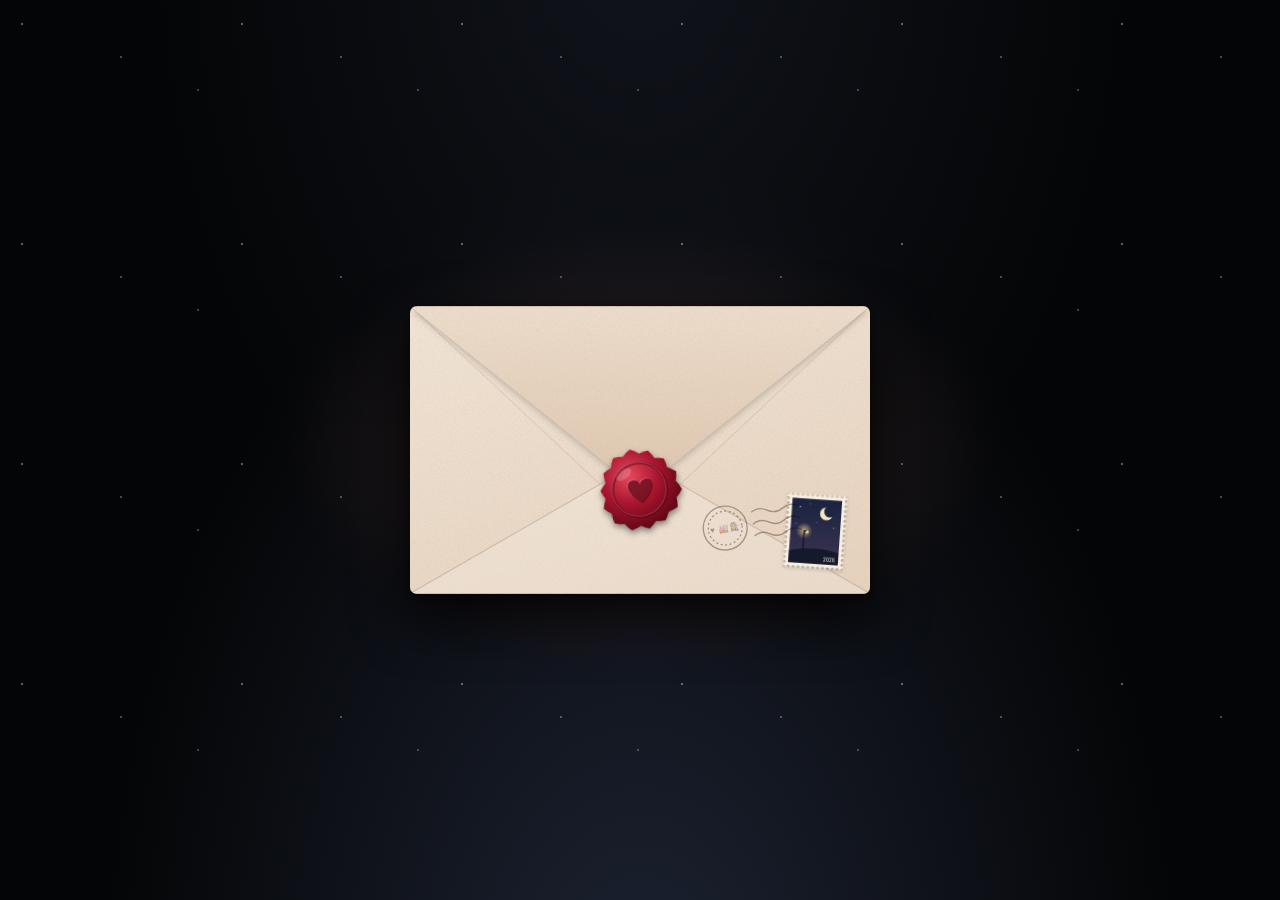
==== index.html @ 0e78e27e "update lyric" ====
<!DOCTYPE html>
<html lang="vi">
<head>
  <meta charset="UTF-8">
  <meta name="viewport" content="width=device-width, initial-scale=1, viewport-fit=cover">
  <title>Lyrics</title>
  <link rel="preconnect" href="https://fonts.googleapis.com">
  <link rel="preconnect" href="https://fonts.gstatic.com" crossorigin>
  <link href="https://fonts.googleapis.com/css2?family=Oswald:wght@300;400;500&family=Mali:wght@600;700&family=Patrick+Hand&family=Great+Vibes&family=Sacramento&family=Caveat&family=Dancing+Script:wght@500&display=swap" rel="stylesheet">
  <link rel="stylesheet" href="style.css">
</head>
<body>
  <div id="stage">
    <canvas id="bg"></canvas>
    <div id="clips"></div>
    <div id="vignette"></div>
    <div id="lyric"></div>
    <div id="grain"></div>
    <div id="scratch"></div>
    <div id="nomusic" hidden>chua co music/song.mp3 - dang chay khong nhac</div>
  </div>

  <!-- Màn mở đầu: chỉ có lá thư, bấm vào là mở thư + phát nhạc -->
  <button id="start" aria-label="Mở thư và nghe nhạc">
    <span class="snow"></span>
    <span class="halo"></span>
    <span class="envelope">
      <span class="env-back"></span>
      <span class="letter"></span>
      <span class="env-front">
        <!-- nếp gấp của túi thư -->
        <svg class="folds" viewBox="0 0 160 100" preserveAspectRatio="none" aria-hidden="true">
          <path d="M0 100 L80 54 L160 100 Z" fill="#fff" fill-opacity=".18"/>
          <path d="M0 100 L80 54 L160 100" fill="none" stroke="#7a5a44" stroke-opacity=".22" stroke-width=".5"/>
          <path d="M0 0 L66 62 M160 0 L94 62" fill="none" stroke="#7a5a44" stroke-opacity=".12" stroke-width=".4"/>
        </svg>
        <!-- tem thư: cảnh đêm có trăng + đèn đường -->
        <svg class="stamp" viewBox="-3 -3 70 86" aria-hidden="true">
          <defs>
            <mask id="perf">
              <rect x="-3" y="-3" width="70" height="86" fill="#fff"/>
              <g fill="#000"><circle cx="0.0" cy="0" r="2"/><circle cx="0.0" cy="80" r="2"/><circle cx="5.3" cy="0" r="2"/><circle cx="5.3" cy="80" r="2"/><circle cx="10.7" cy="0" r="2"/><circle cx="10.7" cy="80" r="2"/><circle cx="16.0" cy="0" r="2"/><circle cx="16.0" cy="80" r="2"/><circle cx="21.3" cy="0" r="2"/><circle cx="21.3" cy="80" r="2"/><circle cx="26.6" cy="0" r="2"/><circle cx="26.6" cy="80" r="2"/><circle cx="32.0" cy="0" r="2"/><circle cx="32.0" cy="80" r="2"/><circle cx="37.3" cy="0" r="2"/><circle cx="37.3" cy="80" r="2"/><circle cx="42.6" cy="0" r="2"/><circle cx="42.6" cy="80" r="2"/><circle cx="48.0" cy="0" r="2"/><circle cx="48.0" cy="80" r="2"/><circle cx="53.3" cy="0" r="2"/><circle cx="53.3" cy="80" r="2"/><circle cx="58.6" cy="0" r="2"/><circle cx="58.6" cy="80" r="2"/><circle cx="64.0" cy="0" r="2"/><circle cx="64.0" cy="80" r="2"/><circle cx="0" cy="5.3" r="2"/><circle cx="64" cy="5.3" r="2"/><circle cx="0" cy="10.7" r="2"/><circle cx="64" cy="10.7" r="2"/><circle cx="0" cy="16.0" r="2"/><circle cx="64" cy="16.0" r="2"/><circle cx="0" cy="21.3" r="2"/><circle cx="64" cy="21.3" r="2"/><circle cx="0" cy="26.6" r="2"/><circle cx="64" cy="26.6" r="2"/><circle cx="0" cy="32.0" r="2"/><circle cx="64" cy="32.0" r="2"/><circle cx="0" cy="37.3" r="2"/><circle cx="64" cy="37.3" r="2"/><circle cx="0" cy="42.6" r="2"/><circle cx="64" cy="42.6" r="2"/><circle cx="0" cy="48.0" r="2"/><circle cx="64" cy="48.0" r="2"/><circle cx="0" cy="53.3" r="2"/><circle cx="64" cy="53.3" r="2"/><circle cx="0" cy="58.6" r="2"/><circle cx="64" cy="58.6" r="2"/><circle cx="0" cy="64.0" r="2"/><circle cx="64" cy="64.0" r="2"/><circle cx="0" cy="69.3" r="2"/><circle cx="64" cy="69.3" r="2"/><circle cx="0" cy="74.6" r="2"/><circle cx="64" cy="74.6" r="2"/></g>
            </mask>
            <linearGradient id="nightsky" x1="0" y1="0" x2="0" y2="1">
              <stop offset="0" stop-color="#1a2340"/><stop offset="1" stop-color="#3b3350"/>
            </linearGradient>
            <radialGradient id="lampglow"><stop offset="0" stop-color="#ffd98a"/><stop offset="1" stop-color="#ffd98a" stop-opacity="0"/></radialGradient>
          </defs>
          <g mask="url(#perf)">
            <rect x="-1" y="-1" width="66" height="82" fill="#f7efe3"/>
            <rect x="5" y="5" width="54" height="70" fill="url(#nightsky)"/>
            <circle cx="43" cy="20" r="7" fill="#f5e6bb"/>
            <circle cx="46.5" cy="17.5" r="6.2" fill="#1d2542"/>
            <g fill="#fff" fill-opacity=".8"><circle cx="14" cy="14" r=".7"/><circle cx="25" cy="10" r=".5"/><circle cx="33" cy="30" r=".5"/><circle cx="52" cy="35" r=".6"/><circle cx="11" cy="32" r=".5"/></g>
            <path d="M5 62 Q32 55 59 62 V75 H5 Z" fill="#141a2c"/>
            <circle cx="20" cy="40" r="9" fill="url(#lampglow)" opacity=".7"/>
            <path d="M20 62 V40 h3" stroke="#0d1120" stroke-width="1.2" fill="none"/>
            <circle cx="23.5" cy="41" r="1.4" fill="#ffe7b0"/>
            <text x="56" y="72" text-anchor="end" font-family="Oswald, sans-serif" font-size="6" fill="#f7efe3" fill-opacity=".85">2026</text>
          </g>
        </svg>
        <!-- dấu bưu điện -->
        <svg class="postmark" viewBox="0 0 120 60" aria-hidden="true">
          <g fill="none" stroke="#5b3b2e" stroke-opacity=".42" stroke-width="1.4">
            <circle cx="30" cy="30" r="22"/><circle cx="30" cy="30" r="17" stroke-dasharray="2 2.5"/>
            <path d="M58 18 q8 -5 16 0 t16 0 t16 0 M58 30 q8 -5 16 0 t16 0 t16 0 M58 42 q8 -5 16 0 t16 0 t16 0"/>
          </g>
          <text x="30" y="33" text-anchor="middle" font-family="Oswald, sans-serif" font-size="8" letter-spacing="1" fill="#5b3b2e" fill-opacity=".45">♥ ‍🏭👩‍🏭</text>
        </svg>
      </span>
      <span class="flap-wrap"><span class="env-flap"></span></span>
      <!-- dấu sáp -->
      <svg class="seal" viewBox="0 0 100 100" aria-hidden="true">
        <defs>
          <radialGradient id="wax" cx="38%" cy="32%" r="70%">
            <stop offset="0" stop-color="#e5485e"/><stop offset=".5" stop-color="#a8152e"/><stop offset="1" stop-color="#5e0614"/>
          </radialGradient>
        </defs>
        <path fill="url(#wax)" d="M95.2 50.0L97.7 55.4L94.3 60.1L90.3 64.1L90.5 69.5L90.0 75.1L84.5 77.5L79.1 79.1L77.0 83.8L74.2 88.5L68.5 88.5L63.2 87.8L59.5 91.6L55.1 95.2L50.0 93.2L45.4 90.8L40.2 93.0L34.4 94.5L30.5 90.5L27.3 86.1L21.7 85.5L16.1 83.9L14.7 78.2L14.2 72.5L9.9 69.3L6.0 65.4L7.5 59.7L9.7 54.5L7.2 50.0L5.0 44.9L8.5 40.5L12.1 36.7L11.3 31.3L11.1 25.5L15.7 22.7L20.5 20.5L22.1 15.0L24.6 9.6L30.3 9.2L35.9 9.6L39.9 5.8L44.7 2.6L50.0 5.2L54.7 8.5L59.8 7.2L65.2 6.6L68.7 11.2L71.4 16.0L76.6 16.7L82.0 18.0L83.5 23.3L84.3 28.4L89.2 31.1L94.0 34.6L93.3 40.1L92.0 45.3L95.2 50.0Z"/>
        <circle cx="50" cy="50" r="31" fill="none" stroke="#4a0410" stroke-opacity=".45" stroke-width="3"/>
        <circle cx="49" cy="49" r="31" fill="none" stroke="#ff9fae" stroke-opacity=".28" stroke-width="1.2"/>
        <path transform="translate(50 52) scale(1.25)" d="M0 10 C-14 0 -14 -12 -6 -12 C-2 -12 0 -9 0 -7 C0 -9 2 -12 6 -12 C14 -12 14 0 0 10 Z" fill="#ff9fae" fill-opacity=".3" transform-origin="0 0"/>
        <path transform="translate(51 53) scale(1.25)" d="M0 10 C-14 0 -14 -12 -6 -12 C-2 -12 0 -9 0 -7 C0 -9 2 -12 6 -12 C14 -12 14 0 0 10 Z" fill="#5e0614" fill-opacity=".75"/>
        <ellipse cx="34" cy="30" rx="10" ry="5" transform="rotate(-30 34 30)" fill="#fff" fill-opacity=".18"/>
      </svg>
    </span>
  </button>
  <audio id="audio" preload="auto"></audio>

  <script src="song.js"></script>
  <script src="lyric-core.js"></script>
  <script src="scene.js"></script>
  <script src="app.js"></script>
</body>
</html>
---- style.css ----
* { box-sizing: border-box; margin: 0; padding: 0; }

html, body {
  height: 100%;
  background: #000;
  color: #f2efe9;
  overflow: hidden;
  -webkit-tap-highlight-color: transparent;
}
body { display: flex; align-items: center; justify-content: center; }

/* Khung ngang 4:3 như video, điện thoại dọc thì có viền đen trên dưới */
#stage {
  position: relative;
  width: min(100vw, calc(100dvh * 4 / 3));
  aspect-ratio: 4 / 3;
  overflow: hidden;
  background: #000;
  container-type: size;
}

/* Nền khi chưa có clip: canvas vẽ đường đêm (scene.js), hơi nhòe như quay điện thoại */
#bg {
  position: absolute; inset: -3%;
  width: 106%; height: 106%;
  display: block;
  background: #07090d;
  filter: blur(.9px) brightness(.85) contrast(1.05) saturate(.85);
  animation: handheld 7s ease-in-out infinite alternate;
}

/* ---------- Clip nền ---------- */
.clip {
  position: absolute; inset: -3%;
  width: 106%; height: 106%;
  object-fit: cover;
  background-size: cover; background-position: center;
  visibility: hidden;
  filter: brightness(.8) contrast(1.08) saturate(.8) sepia(.1);
}
.clip.on { visibility: visible; animation: handheld 7s ease-in-out infinite alternate; }
@keyframes handheld {               /* rung nhẹ như cầm máy đi bộ */
  0%   { transform: translate(0, 0) rotate(0); }
  25%  { transform: translate(-.6%, .4%) rotate(-.3deg); }
  50%  { transform: translate(.4%, -.3%) rotate(.2deg); }
  75%  { transform: translate(-.3%, -.5%) rotate(-.15deg); }
  100% { transform: translate(.5%, .3%) rotate(.25deg); }
}
/* ảnh tĩnh: tối bớt cho chữ dễ đọc + phóng to chậm cho có chuyển động */
.clip.img { filter: brightness(.68) contrast(1.08) saturate(.8) sepia(.12); }
.clip.img.on { animation: kenburns 9s ease-out forwards; }
@keyframes kenburns {
  from { transform: scale(1) translate(0, 0); }
  to   { transform: scale(1.1) translate(-1.5%, -1%); }
}

#vignette {
  position: absolute; inset: 0; pointer-events: none;
  background: radial-gradient(ellipse at center, transparent 55%, #000a 100%);
}

/* hạt nhiễu phim */
#grain {
  position: absolute; inset: -50%;
  pointer-events: none;
  opacity: .14;
  background-image: url("data:image/svg+xml,%3Csvg xmlns='http://www.w3.org/2000/svg' width='160' height='160'%3E%3Cfilter id='n'%3E%3CfeTurbulence type='fractalNoise' baseFrequency='.9' numOctaves='2' stitchTiles='stitch'/%3E%3C/filter%3E%3Crect width='100%25' height='100%25' filter='url(%23n)'/%3E%3C/svg%3E");
  animation: grain .5s steps(4) infinite;
}
@keyframes grain {
  25% { transform: translate(-3%, 2%); } 50% { transform: translate(2%, -3%); }
  75% { transform: translate(-1%, -2%); } 100% { transform: translate(3%, 1%); }
}

/* vạch xước dọc */
#scratch {
  position: absolute; inset: 0; pointer-events: none;
  background:
    linear-gradient(90deg, transparent 0 21.7%, #ffffff38 21.8%, transparent 21.95%),
    linear-gradient(90deg, transparent 0 73.4%, #00000060 73.5%, transparent 73.6%);
  animation: scratch 1.3s steps(1) infinite;
}
@keyframes scratch {
  0%  { background-position: 0 0, 0 0; opacity: 1; }
  30% { background-position: 18% 0, -40% 0; opacity: .5; }
  55% { background-position: -9% 0, 12% 0; opacity: 0; }
  80% { background-position: 30% 0, -6% 0; opacity: .8; }
}

/* ---------- Lời ---------- */
#lyric {
  position: absolute; inset: 0;
  display: grid; place-items: center;
  pointer-events: none;
}
#lyric > * { grid-area: 1 / 1; }

.line {
  display: flex; flex-wrap: wrap; justify-content: center;
  gap: 0 .28em;
  max-width: 88cqw;
  text-align: center;
  position: relative; z-index: 2;
}
/* chưa tới thì KHÔNG chiếm chỗ -> câu tự căn giữa khi dài ra (giống video) */
.w { display: none; white-space: nowrap; }
.w.on { display: inline-block; }
.line.hidden { display: none; }

/* trắng: chữ mảnh cao */
.s-white {
  font-family: 'Oswald', sans-serif; font-weight: 300;
  font-size: 4.5cqw;
  color: #f2efe9;
  text-shadow: 0 1px 3px #000c, 0 0 8px #0006;
}
/* tô màu 1 từ trong câu: lo{red} then{pink} dong{blue} xuan{yellow} */
.w.red    { color: #d8103f; }
.w.pink   { color: #ff5fa8; }
.w.blue   { color: #8fc4ef; }
.w.yellow { color: #f2c81d; }
/* [hl]: từ đang hát đỏ, từ cũ trắng lại */
.w.cur    { color: #e0174a; }

/* đỏ thẫm: cùng kiểu chữ mảnh, đậm hơn chút */
.s-red {
  font-family: 'Oswald', sans-serif; font-weight: 400;
  font-size: 4.5cqw;
  color: #b0103e;
  text-shadow: 0 0 1px #3a0010, 0 1px 3px #000a;
}

/* hồng: chữ tròn, hiện cả câu */
.s-pink {
  font-family: 'Mali', cursive; font-weight: 600;
  font-size: 4.4cqw;
  letter-spacing: .08em;
  color: #ff5f8a;
  text-shadow: 0 0 1px #5a0f2a, 0 1px 4px #000b;
}

/* xanh nhạt: "*cuoi len di", "luc em cuoi" */
.s-blue {
  font-family: 'Mali', cursive; font-weight: 600;
  font-size: 4.6cqw;
  letter-spacing: .1em;
  color: #a3d6ff;
  text-shadow: 0 0 1px #0d2c4d, 0 0 2px #0d2c4d, 0 2px 6px #000a;
}

/* xanh to đậm, từng từ thay nhau: "lay / mot / phut / ben / nguoi" */
.s-bluebig {
  font-family: 'Mali', cursive; font-weight: 700;
  font-size: 8cqw;
  letter-spacing: .06em;
  color: #a9dcff;
  text-shadow: 0 0 1px #0d2c4d, 0 0 3px #0d2c4d, 0 3px 8px #000a;
}

/* xanh viết tay mảnh: "du cho lam bao giong..." */
.s-bluehand {
  font-family: 'Patrick Hand', cursive;
  font-size: 4.6cqw;
  letter-spacing: .14em;
  gap: 0 .5em;
  color: #79b4ec;
  text-shadow: 0 1px 3px #000c;
}

/* đỏ viết tay nối nét: "mai mot nguoi" */
.s-redhand {
  font-family: 'Dancing Script', cursive; font-weight: 500;
  font-size: 6.8cqw;
  gap: 0 .22em;
  color: #e3173f;
  text-shadow: 0 1px 3px #000c;
}

/* ---------- Chữ ký to phía sau ---------- */
.bigrow {
  display: flex; justify-content: center; align-items: center;
  gap: 0 5cqw;
  z-index: 1;
  white-space: nowrap;
  transform: translateY(-8%);
}
.big {
  display: none;
  line-height: 1;
  font-family: 'Caveat', cursive;           /* "Muon Sau" xám viết tay */
  font-size: 22cqw;
  color: #c4c4c4c0;
  text-shadow: 0 2px 8px #0005;
}
.big.on { display: inline-block; animation: bigIn .18s ease-out; }
@keyframes bigIn { from { opacity: 0; transform: scale(.92); } to { opacity: 1; transform: none; } }
.b-red     { font-family: 'Great Vibes', cursive; color: #e0101ef2; font-size: 24cqw; }       /* "Tuong" "Tu" */
.b-crimson { font-family: 'Great Vibes', cursive; color: #c0124ad0; font-size: 20cqw; }       /* "Lanh Lung" */
.b-yellow  { font-family: 'Sacramento', cursive; color: #f6e51a; font-size: 21cqw; -webkit-text-stroke: .25cqw #f6e51a; text-shadow: 0 0 2px #5a4b00; }
.b-pink    { font-family: 'Patrick Hand', cursive; color: #ff5fbd; font-size: 11cqw; letter-spacing: .12em; } /* "Em Oi!" */

/* chữ IN HOA to chớp 0.2s: "EM" "ANH" */
.flash {
  display: none;
  z-index: 3;
  line-height: 1;
  font-family: 'Oswald', sans-serif; font-weight: 500;
  font-size: 32cqw;
  letter-spacing: .02em;
  text-shadow: 0 3px 10px #0006;
}
.flash.on { display: block; }
.f-pink { color: #ff5cc4; }
.f-red  { color: #dc101c; }
#lyric.flashing .line, #lyric.flashing .bigrow { visibility: hidden; }

/* ---------- Khác ---------- */
#nomusic {
  position: absolute; left: 0; right: 0; bottom: 3%;
  text-align: center;
  font: 300 1.8cqw 'Oswald', sans-serif;
  color: #ffffff70;
}

/* ---------- Màn mở đầu: lá thư ---------- */
#start {
  --w: min(80vw, 460px);
  position: fixed; inset: 0;
  display: grid; place-items: center;
  border: 0; padding: 0; cursor: pointer;
  overflow: hidden;
  background:
    radial-gradient(ellipse at 50% 115%, #1d2333 0, transparent 60%),
    radial-gradient(ellipse at 50% -10%, #11141c 0, transparent 55%),
    #040506;
  z-index: 10;
  transition: opacity .6s ease, transform .6s ease;
  -webkit-tap-highlight-color: transparent;
}
#start.hide { opacity: 0; transform: scale(1.08); pointer-events: none; }
#start > span, #start .envelope > * { position: absolute; display: block; }

/* tuyết rơi */
#start .snow {
  inset: -100% 0 0;
  background-image:
    radial-gradient(1.5px 1.5px at 10% 20%, #fff9 50%, transparent 51%),
    radial-gradient(1px 1px at 30% 70%, #fff8 50%, transparent 51%),
    radial-gradient(2px 2px at 55% 35%, #fff7 50%, transparent 51%),
    radial-gradient(1px 1px at 75% 85%, #fff9 50%, transparent 51%),
    radial-gradient(1.5px 1.5px at 90% 50%, #fff6 50%, transparent 51%),
    radial-gradient(1px 1px at 45% 5%, #fff8 50%, transparent 51%);
  background-size: 220px 220px;
  animation: snowfall 14s linear infinite;
  opacity: .6;
}
@keyframes snowfall { to { transform: translateY(50%); } }

/* quầng sáng ấm sau lá thư */
#start .halo {
  width: calc(var(--w) * 1.6); aspect-ratio: 1.6;
  background: radial-gradient(ellipse, #ffb88a2e 0, #ff8a6a12 40%, transparent 68%);
  animation: breathe 4s ease-in-out infinite;
}
@keyframes breathe { 50% { opacity: .55; transform: scale(.94); } }

/* phong bì */
#start .envelope {
  position: relative;
  width: var(--w); aspect-ratio: 1.6;
  perspective: 1000px;
  filter: drop-shadow(0 22px 28px #000b) drop-shadow(0 4px 6px #0007);
  animation: floaty 4.5s ease-in-out infinite;
  transition: transform .3s ease;
}
@keyframes floaty { 50% { transform: translateY(-7px) rotate(-.8deg); } }
#start:hover .envelope, #start:focus-visible .envelope { transform: translateY(-5px) scale(1.025); }

/* vân giấy */
.env-back, .env-front, .env-flap, .letter {
  --paper: url("data:image/svg+xml,%3Csvg xmlns='http://www.w3.org/2000/svg' width='140' height='140'%3E%3Cfilter id='p'%3E%3CfeTurbulence type='fractalNoise' baseFrequency='.75' numOctaves='3' stitchTiles='stitch'/%3E%3CfeColorMatrix values='0 0 0 0 .45 0 0 0 0 .35 0 0 0 0 .25 0 0 0 .22 0'/%3E%3C/filter%3E%3Crect width='100%25' height='100%25' filter='url(%23p)'/%3E%3C/svg%3E");
}
/* lòng phong bì: lót giấy kẻ sọc hồng */
.env-back {
  inset: 0; border-radius: 7px;
  background:
    var(--paper),
    repeating-linear-gradient(135deg, #8d4a52 0 6px, #a65d63 6px 12px);
}
.letter {
  left: 6%; right: 6%; top: 7%; bottom: 8%;
  border-radius: 3px;
  background:
    var(--paper),
    repeating-linear-gradient(transparent 0 calc(var(--w) * .06), #e2d6c6 calc(var(--w) * .06) calc(var(--w) * .062)),
    #fdf8ef;
  box-shadow: 0 -2px 6px #0003;
  transition: transform .5s cubic-bezier(.3, .7, .2, 1) .15s;
}
.env-front {
  inset: 0; border-radius: 7px; overflow: hidden;
  background: var(--paper), linear-gradient(165deg, #f6eadc 0%, #ead6c2 100%);
  clip-path: polygon(0 0, 50% 58%, 100% 0, 100% 100%, 0 100%);
}
.env-front .folds { position: absolute; inset: 0; width: 100%; height: 100%; }
.env-front .stamp {
  position: absolute; right: 5%; bottom: 8%;
  width: 14%; transform: rotate(4deg);
  filter: drop-shadow(0 1px 1.5px #0005);
}
.env-front .postmark {
  position: absolute; right: 12%; bottom: 14%;
  width: 26%; transform: rotate(-8deg);
  mix-blend-mode: multiply;
}
/* nắp thư (bọc ngoài để có bóng đổ) */
.flap-wrap {
  left: 0; top: 0; width: 100%; height: 64%;
  transform-origin: top center;
  filter: drop-shadow(0 3px 3px #0000002e);
  transition: transform .45s cubic-bezier(.5, 0, .3, 1), z-index 0s .22s;
  z-index: 4;
}
.env-flap {
  position: absolute; inset: 0;
  border-radius: 7px 7px 0 0;
  background: var(--paper), linear-gradient(180deg, #f1e2d1 0%, #e2c9b2 100%);
  clip-path: polygon(0 0, 100% 0, 52% 96%, 50% 100%, 48% 96%);
}
.seal {
  left: 50%; top: 64%; z-index: 5;
  width: 19%;
  transform: translate(-50%, -50%) rotate(-8deg);
  filter: drop-shadow(0 3px 3px #0007);
  animation: sealPulse 2.4s ease-in-out infinite;
  transition: opacity .25s, transform .3s;
}
@keyframes sealPulse {
  50% { transform: translate(-50%, -50%) rotate(-8deg) scale(1.06); filter: drop-shadow(0 3px 3px #0007) drop-shadow(0 0 10px #e5485e66); }
}

/* mở thư */
#start.open { cursor: default; }
#start.open .envelope { animation: none; }
#start.open .seal { animation: none; opacity: 0; transform: translate(-50%, -50%) scale(1.5) rotate(10deg); }
#start.open .flap-wrap { transform: rotateX(180deg); z-index: 1; }
#start.open .letter { transform: translateY(-38%); }

@media (prefers-reduced-motion: reduce) {
  #grain, #scratch, .clip.on, #bg, #start * { animation: none !important; }
}
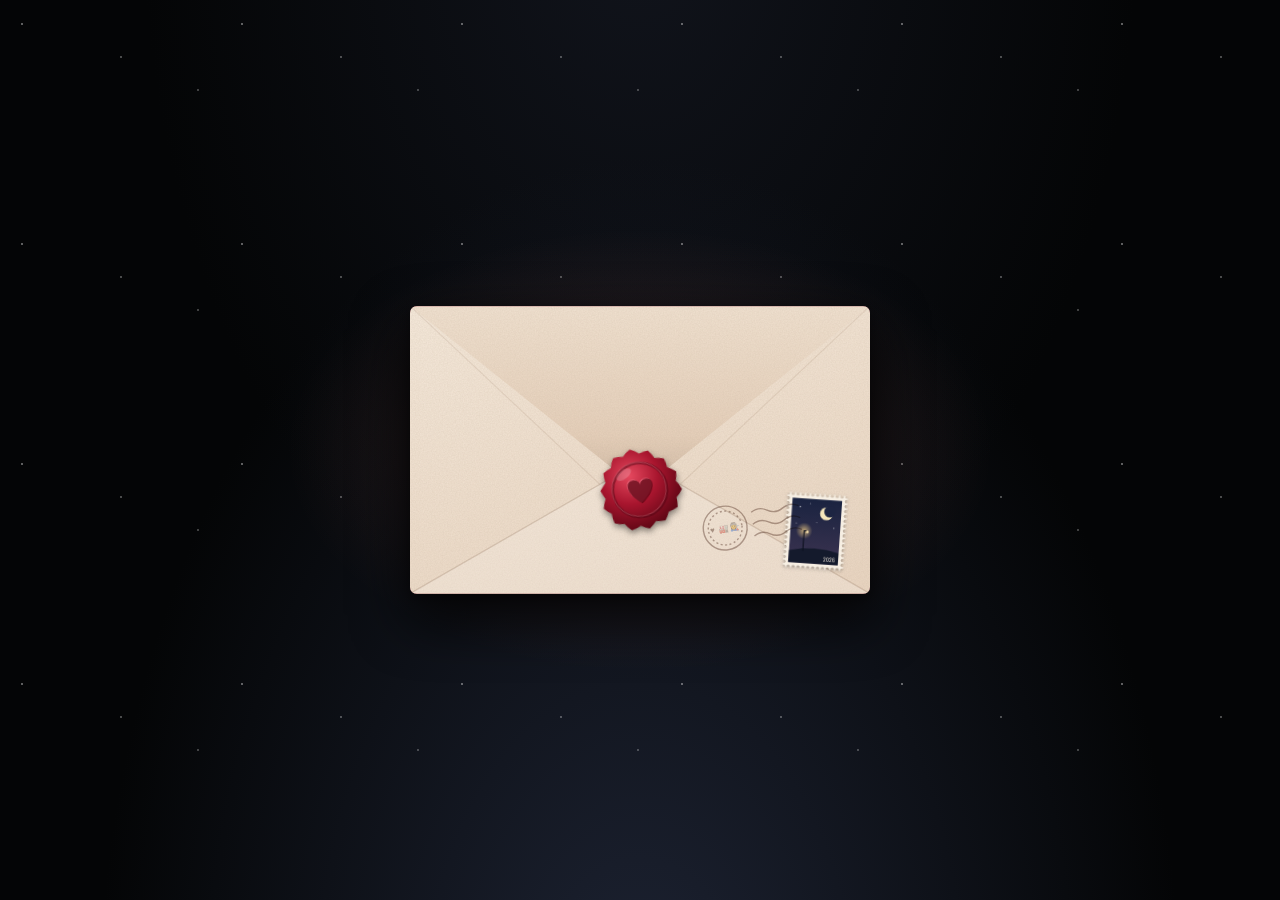
==== commit 6a7b1b3f: "update lyric size img" ====
--- a/index.html
+++ b/index.html
@@ -26,7 +26,12 @@
     <span class="halo"></span>
     <span class="envelope">
       <span class="env-back"></span>
-      <span class="letter"></span>
+      <span class="inner-glow"></span>
+      <span class="letter">
+        <span class="l-heart">♥</span>
+        <span class="l-line">em không được phép buồn rầu</span>
+        <span class="l-sign">mở nhạc nhé…</span>
+      </span>
       <span class="env-front">
         <!-- nếp gấp của túi thư -->
         <svg class="folds" viewBox="0 0 160 100" preserveAspectRatio="none" aria-hidden="true">
@@ -68,7 +73,8 @@
           <text x="30" y="33" text-anchor="middle" font-family="Oswald, sans-serif" font-size="8" letter-spacing="1" fill="#5b3b2e" fill-opacity=".45">♥ ‍🏭👩‍🏭</text>
         </svg>
       </span>
-      <span class="flap-wrap"><span class="env-flap"></span></span>
+      <span class="flap-wrap"><span class="env-flap"></span><span class="flap-in"></span></span>
+      <span class="sparks" aria-hidden="true"><i>♥</i><i>✦</i><i>♥</i><i>✧</i><i>♥</i><i>✦</i><i>♥</i><i>✧</i></span>
       <!-- dấu sáp -->
       <svg class="seal" viewBox="0 0 100 100" aria-hidden="true">
         <defs>
--- a/style.css
+++ b/style.css
@@ -9,15 +9,22 @@
 }
 body { display: flex; align-items: center; justify-content: center; }
 
-/* Khung ngang 4:3 như video, điện thoại dọc thì có viền đen trên dưới */
+/* Khung hình chỉnh trong song.js: "aspect": "4:3" | "16:9" | "9:16" | "full"
+   (hoặc thêm ?ratio=9:16 vào link). Thừa chỗ thì có viền đen. */
 #stage {
+  --ar: 1.3333;
   position: relative;
-  width: min(100vw, calc(100dvh * 4 / 3));
-  aspect-ratio: 4 / 3;
+  width: min(100vw, calc(100dvh * var(--ar)));
+  aspect-ratio: var(--ar);
   overflow: hidden;
   background: #000;
   container-type: size;
 }
+#stage.full { width: 100vw; height: 100dvh; aspect-ratio: auto; }
+
+/* khung dọc: chữ tính theo chiều ngang hẹp nên phóng to lên cho dễ đọc */
+#stage.portrait .line { transform: scale(1.45); max-width: 62cqw; }
+#stage.portrait .flash { transform: scale(1.15); }
 
 /* Nền khi chưa có clip: canvas vẽ đường đêm (scene.js), hơi nhòe như quay điện thoại */
 #bg {
@@ -277,28 +284,47 @@
 #start:hover .envelope, #start:focus-visible .envelope { transform: translateY(-5px) scale(1.025); }
 
 /* vân giấy */
-.env-back, .env-front, .env-flap, .letter {
+.env-back, .env-front, .env-flap, .flap-in, .letter {
   --paper: url("data:image/svg+xml,%3Csvg xmlns='http://www.w3.org/2000/svg' width='140' height='140'%3E%3Cfilter id='p'%3E%3CfeTurbulence type='fractalNoise' baseFrequency='.75' numOctaves='3' stitchTiles='stitch'/%3E%3CfeColorMatrix values='0 0 0 0 .45 0 0 0 0 .35 0 0 0 0 .25 0 0 0 .22 0'/%3E%3C/filter%3E%3Crect width='100%25' height='100%25' filter='url(%23p)'/%3E%3C/svg%3E");
 }
-/* lòng phong bì: lót giấy kẻ sọc hồng */
-.env-back {
-  inset: 0; border-radius: 7px;
+/* lòng phong bì: lót hoa văn hồng đậm, có ánh sáng ấm hắt ra khi mở */
+.env-back, .flap-in {
+  --lining:
+    radial-gradient(circle at 25% 25%, #f7c6cf55 0 2px, transparent 2.5px) 0 0 / 14px 14px,
+    radial-gradient(circle at 75% 75%, #f7c6cf40 0 1.5px, transparent 2px) 0 0 / 14px 14px,
+    linear-gradient(160deg, #9b3f52, #6e2638);
+}
+.env-back { inset: 0; border-radius: 7px; background: var(--paper), var(--lining); }
+.inner-glow {
+  left: 10%; right: 10%; top: -10%; height: 70%; z-index: 1;
+  background: radial-gradient(ellipse at 50% 60%, #ffe2b8cc 0, #ffb98a55 35%, transparent 70%);
+  opacity: 0; transform: scale(.6);
+  transition: opacity .6s ease .45s, transform .9s ease .45s;
+  mix-blend-mode: screen;
+  pointer-events: none;
+}
+.letter {
+  left: 7%; right: 7%; top: 6%; bottom: 8%; z-index: 2;
+  display: flex !important; flex-direction: column; align-items: center; justify-content: flex-start;
+  gap: calc(var(--w) * .018);
+  padding-top: calc(var(--w) * .05);
+  border-radius: 4px;
   background:
     var(--paper),
-    repeating-linear-gradient(135deg, #8d4a52 0 6px, #a65d63 6px 12px);
-}
-.letter {
-  left: 6%; right: 6%; top: 7%; bottom: 8%;
-  border-radius: 3px;
-  background:
-    var(--paper),
-    repeating-linear-gradient(transparent 0 calc(var(--w) * .06), #e2d6c6 calc(var(--w) * .06) calc(var(--w) * .062)),
-    #fdf8ef;
-  box-shadow: 0 -2px 6px #0003;
-  transition: transform .5s cubic-bezier(.3, .7, .2, 1) .15s;
-}
+    linear-gradient(90deg, transparent 0 9%, #f0b3be66 9% 9.4%, transparent 9.4%),
+    repeating-linear-gradient(transparent 0 calc(var(--w) * .055), #e6dccf calc(var(--w) * .055) calc(var(--w) * .057)),
+    #fffaf2;
+  box-shadow: 0 -3px 10px #0003, inset 0 0 0 1px #0000000a;
+  font-family: 'Dancing Script', cursive; font-weight: 500;
+  color: #5a2f35;
+  transition: transform .75s cubic-bezier(.25, .8, .25, 1) .4s;
+}
+.letter > span { display: block; opacity: 0; transform: translateY(6px); transition: opacity .5s, transform .5s; }
+.l-heart { font: calc(var(--w) * .07) / 1 serif; color: #c8143e; }
+.l-line  { font-size: calc(var(--w) * .058); }
+.l-sign  { font-size: calc(var(--w) * .04); color: #9a6a6f; }
 .env-front {
-  inset: 0; border-radius: 7px; overflow: hidden;
+  inset: 0; border-radius: 7px; overflow: hidden; z-index: 3;
   background: var(--paper), linear-gradient(165deg, #f6eadc 0%, #ead6c2 100%);
   clip-path: polygon(0 0, 50% 58%, 100% 0, 100% 100%, 0 100%);
 }
@@ -313,19 +339,28 @@
   width: 26%; transform: rotate(-8deg);
   mix-blend-mode: multiply;
 }
-/* nắp thư (bọc ngoài để có bóng đổ) */
+/* nắp thư: 2 mặt - ngoài giấy kem, trong lót hoa văn */
 .flap-wrap {
   left: 0; top: 0; width: 100%; height: 64%;
   transform-origin: top center;
-  filter: drop-shadow(0 3px 3px #0000002e);
-  transition: transform .45s cubic-bezier(.5, 0, .3, 1), z-index 0s .22s;
+  transform-style: preserve-3d;
+  transition: transform .6s cubic-bezier(.45, 0, .2, 1) .1s, z-index 0s .4s;
   z-index: 4;
 }
+.env-flap, .flap-in {
+  position: absolute; inset: 0;
+  backface-visibility: hidden; -webkit-backface-visibility: hidden;
+  clip-path: polygon(0 0, 100% 0, 52% 96%, 50% 100%, 48% 96%);
+}
 .env-flap {
-  position: absolute; inset: 0;
   border-radius: 7px 7px 0 0;
-  background: var(--paper), linear-gradient(180deg, #f1e2d1 0%, #e2c9b2 100%);
-  clip-path: polygon(0 0, 100% 0, 52% 96%, 50% 100%, 48% 96%);
+  background:
+    linear-gradient(180deg, transparent 70%, #00000014),
+    var(--paper), linear-gradient(180deg, #f1e2d1 0%, #e2c9b2 100%);
+}
+.flap-in {
+  transform: rotateX(180deg);
+  background: var(--paper), var(--lining);
 }
 .seal {
   left: 50%; top: 64%; z-index: 5;
@@ -338,13 +373,41 @@
 @keyframes sealPulse {
   50% { transform: translate(-50%, -50%) rotate(-8deg) scale(1.06); filter: drop-shadow(0 3px 3px #0007) drop-shadow(0 0 10px #e5485e66); }
 }
+/* tim + lấp lánh bay lên khi mở */
+.sparks { inset: 0; z-index: 6; pointer-events: none; }
+.sparks i {
+  position: absolute; left: 50%; top: 40%;
+  font-style: normal; font-size: calc(var(--w) * .05);
+  color: #ffb3c4; text-shadow: 0 0 8px #ff6f91;
+  opacity: 0;
+}
+.sparks i:nth-child(2n) { color: #ffe7a8; text-shadow: 0 0 8px #ffcf5a; font-size: calc(var(--w) * .035); }
+#start.open .sparks i { animation: spark 1.1s ease-out forwards; }
+.sparks i:nth-child(1) { --x: -38%; --y: -260%; animation-delay: .55s !important; }
+.sparks i:nth-child(2) { --x: 120%;  --y: -320%; animation-delay: .6s !important; }
+.sparks i:nth-child(3) { --x: 260%;  --y: -230%; animation-delay: .7s !important; }
+.sparks i:nth-child(4) { --x: -260%; --y: -300%; animation-delay: .65s !important; }
+.sparks i:nth-child(5) { --x: -420%; --y: -180%; animation-delay: .8s !important; }
+.sparks i:nth-child(6) { --x: 420%;  --y: -170%; animation-delay: .75s !important; }
+.sparks i:nth-child(7) { --x: 60%;   --y: -420%; animation-delay: .85s !important; }
+.sparks i:nth-child(8) { --x: -140%; --y: -400%; animation-delay: .9s !important; }
+@keyframes spark {
+  0%   { opacity: 0; transform: translate(-50%, 0) scale(.4); }
+  25%  { opacity: 1; }
+  100% { opacity: 0; transform: translate(var(--x), var(--y)) scale(1.1) rotate(20deg); }
+}
 
 /* mở thư */
 #start.open { cursor: default; }
-#start.open .envelope { animation: none; }
+#start.open .envelope { animation: none; transform: translateY(16%); transition: transform .8s cubic-bezier(.3, .7, .2, 1) .35s; }
 #start.open .seal { animation: none; opacity: 0; transform: translate(-50%, -50%) scale(1.5) rotate(10deg); }
 #start.open .flap-wrap { transform: rotateX(180deg); z-index: 1; }
-#start.open .letter { transform: translateY(-38%); }
+#start.open .inner-glow { opacity: 1; transform: scale(1); }
+#start.open .letter { transform: translateY(-62%); }
+#start.open .letter > span { opacity: 1; transform: none; }
+#start.open .l-heart { transition-delay: .75s; }
+#start.open .l-line  { transition-delay: .9s; }
+#start.open .l-sign  { transition-delay: 1.05s; }
 
 @media (prefers-reduced-motion: reduce) {
   #grain, #scratch, .clip.on, #bg, #start * { animation: none !important; }
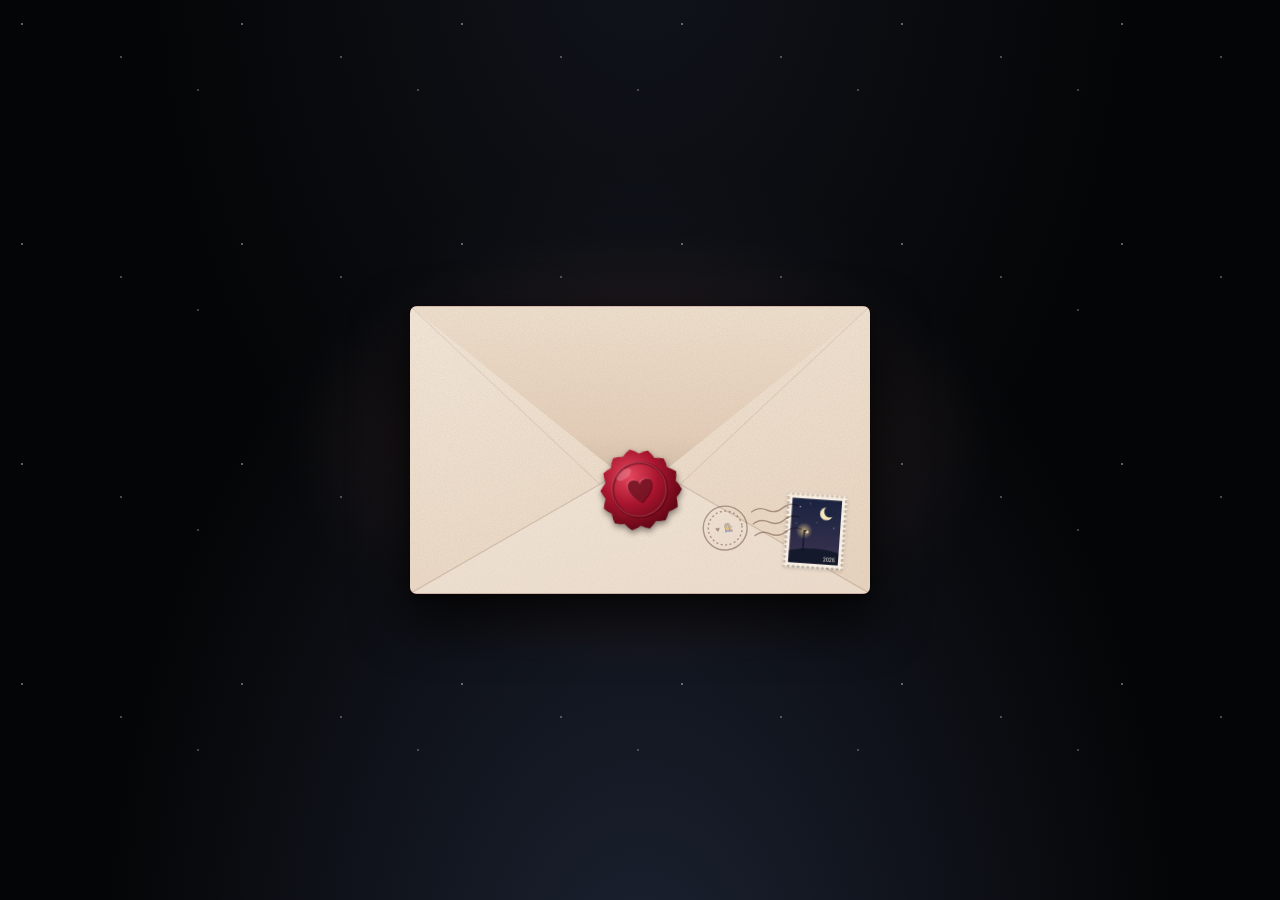
==== commit abb8fc3d: "update" ====
--- a/index.html
+++ b/index.html
@@ -70,7 +70,7 @@
             <circle cx="30" cy="30" r="22"/><circle cx="30" cy="30" r="17" stroke-dasharray="2 2.5"/>
             <path d="M58 18 q8 -5 16 0 t16 0 t16 0 M58 30 q8 -5 16 0 t16 0 t16 0 M58 42 q8 -5 16 0 t16 0 t16 0"/>
           </g>
-          <text x="30" y="33" text-anchor="middle" font-family="Oswald, sans-serif" font-size="8" letter-spacing="1" fill="#5b3b2e" fill-opacity=".45">♥ ‍🏭👩‍🏭</text>
+          <text x="30" y="33" text-anchor="middle" font-family="Oswald, sans-serif" font-size="8" letter-spacing="1" fill="#5b3b2e" fill-opacity=".45">♥ 👩‍🏭</text>
         </svg>
       </span>
       <span class="flap-wrap"><span class="env-flap"></span><span class="flap-in"></span></span>
--- a/style.css
+++ b/style.css
@@ -79,8 +79,9 @@
   75% { transform: translate(-1%, -2%); } 100% { transform: translate(3%, 1%); }
 }
 
-/* vạch xước dọc */
+/* vạch xước dọc (đang tắt - xoá dòng display: none để bật lại) */
 #scratch {
+  display: none;
   position: absolute; inset: 0; pointer-events: none;
   background:
     linear-gradient(90deg, transparent 0 21.7%, #ffffff38 21.8%, transparent 21.95%),
